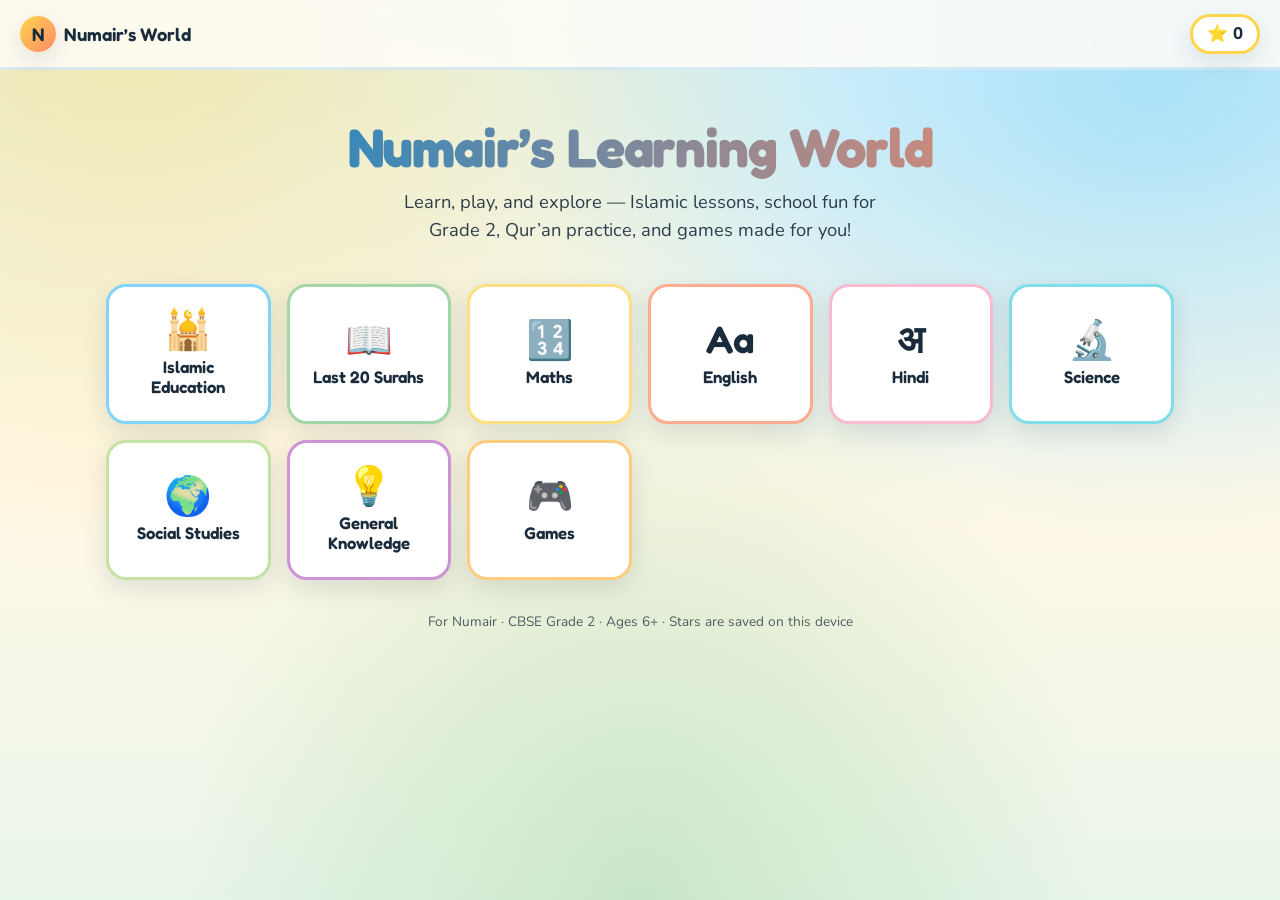
==== index.html @ dfa65449 "Launch Numair's Learning World Grade 2 portal. Static HTML/jQuery app with Islamic studies, school s" ====
<!DOCTYPE html>
<html lang="en">
<head>
  <meta charset="UTF-8" />
  <meta name="viewport" content="width=device-width, initial-scale=1" />
  <title>Numair's Learning World</title>
  <link rel="preconnect" href="https://fonts.googleapis.com" />
  <link rel="preconnect" href="https://fonts.gstatic.com" crossorigin />
  <link href="https://fonts.googleapis.com/css2?family=Amiri:wght@400;700&family=Fredoka:wght@500;600;700&family=Nunito:wght@500;700;800&display=swap" rel="stylesheet" />
  <link rel="stylesheet" href="css/style.css" />
</head>
<body>
  <header class="site-header">
    <a class="brand-link js-home" href="index.html">
      <span class="brand-mark" aria-hidden="true">N</span>
      <span>Numair’s World</span>
    </a>
    <div class="stars-badge" title="Stars earned">⭐ <span id="starCount">0</span></div>
  </header>

  <main class="page">
    <section class="hero">
      <h1>Numair’s Learning World</h1>
      <p>Learn, play, and explore — Islamic lessons, school fun for Grade 2, Qur’an practice, and games made for you!</p>
    </section>

    <nav class="tile-grid" aria-label="Main sections">
      <a class="tile" href="pages/islamic.html"><span class="icon" aria-hidden="true">🕌</span>Islamic Education</a>
      <a class="tile" href="pages/surahs.html"><span class="icon" aria-hidden="true">📖</span>Last 20 Surahs</a>
      <a class="tile" href="pages/maths.html"><span class="icon" aria-hidden="true">🔢</span>Maths</a>
      <a class="tile" href="pages/english.html"><span class="icon" aria-hidden="true">Aa</span>English</a>
      <a class="tile" href="pages/hindi.html"><span class="icon" aria-hidden="true">अ</span>Hindi</a>
      <a class="tile" href="pages/science.html"><span class="icon" aria-hidden="true">🔬</span>Science</a>
      <a class="tile" href="pages/social-studies.html"><span class="icon" aria-hidden="true">🌍</span>Social Studies</a>
      <a class="tile" href="pages/gk.html"><span class="icon" aria-hidden="true">💡</span>General Knowledge</a>
      <a class="tile" href="pages/games.html"><span class="icon" aria-hidden="true">🎮</span>Games</a>
    </nav>

    <p class="footer-note">For Numair · CBSE Grade 2 · Ages 6+ · Stars are saved on this device</p>
  </main>

  <script src="https://code.jquery.com/jquery-3.7.1.min.js"></script>
  <script src="js/app.js"></script>
</body>
</html>
---- css/style.css ----
/* Numair's Learning World — bright, playful, age-6 friendly */
:root {
  --sky: #4fc3f7;
  --sky-deep: #0288d1;
  --sun: #ffd54f;
  --grass: #66bb6a;
  --coral: #ff8a65;
  --pink: #f48fb1;
  --ink: #1a2b3c;
  --paper: #fffdf8;
  --card: #ffffff;
  --shadow: 0 8px 24px rgba(26, 43, 60, 0.12);
  --radius: 20px;
  --font-display: "Fredoka", "Trebuchet MS", sans-serif;
  --font-body: "Nunito", "Segoe UI", sans-serif;
}

*,
*::before,
*::after {
  box-sizing: border-box;
}

html {
  scroll-behavior: smooth;
}

body {
  margin: 0;
  min-height: 100vh;
  font-family: var(--font-body);
  color: var(--ink);
  background:
    radial-gradient(ellipse at 10% 0%, rgba(255, 213, 79, 0.45), transparent 45%),
    radial-gradient(ellipse at 90% 10%, rgba(79, 195, 247, 0.4), transparent 40%),
    radial-gradient(ellipse at 50% 100%, rgba(102, 187, 106, 0.25), transparent 50%),
    linear-gradient(180deg, #e3f7ff 0%, #fff8e7 55%, #e8f5e9 100%);
  background-attachment: fixed;
}

a {
  color: inherit;
  text-decoration: none;
}

img {
  max-width: 100%;
}

.site-header {
  display: flex;
  align-items: center;
  justify-content: space-between;
  gap: 1rem;
  padding: 0.85rem 1.25rem;
  background: rgba(255, 253, 248, 0.85);
  backdrop-filter: blur(8px);
  border-bottom: 3px solid rgba(2, 136, 209, 0.15);
  position: sticky;
  top: 0;
  z-index: 50;
}

.brand-link {
  display: flex;
  align-items: center;
  gap: 0.5rem;
  font-family: var(--font-display);
  font-size: 1.15rem;
  font-weight: 600;
}

.brand-mark {
  width: 2.25rem;
  height: 2.25rem;
  border-radius: 50%;
  display: grid;
  place-items: center;
  background: linear-gradient(135deg, var(--sun), var(--coral));
  box-shadow: var(--shadow);
}

.stars-badge {
  display: inline-flex;
  align-items: center;
  gap: 0.35rem;
  background: #fff;
  border: 3px solid var(--sun);
  border-radius: 999px;
  padding: 0.35rem 0.85rem;
  font-weight: 800;
  font-size: 1.05rem;
  box-shadow: var(--shadow);
}

.page {
  width: min(1100px, 100%);
  margin: 0 auto;
  padding: 1.25rem 1rem 3rem;
}

.hero {
  text-align: center;
  padding: 1.5rem 0.5rem 2rem;
  animation: rise 0.7s ease-out;
}

.hero h1 {
  font-family: var(--font-display);
  font-size: clamp(2rem, 6vw, 3.4rem);
  margin: 0 0 0.5rem;
  letter-spacing: -0.02em;
  background: linear-gradient(90deg, var(--sky-deep), var(--coral));
  -webkit-background-clip: text;
  background-clip: text;
  color: transparent;
}

.hero p {
  margin: 0 auto;
  max-width: 32rem;
  font-size: 1.15rem;
  line-height: 1.5;
  opacity: 0.9;
}

.tile-grid {
  display: grid;
  grid-template-columns: repeat(auto-fit, minmax(150px, 1fr));
  gap: 1rem;
  margin-top: 0.5rem;
}

.tile {
  display: flex;
  flex-direction: column;
  align-items: center;
  justify-content: center;
  gap: 0.55rem;
  min-height: 140px;
  padding: 1rem;
  background: var(--card);
  border-radius: var(--radius);
  box-shadow: var(--shadow);
  border: 3px solid transparent;
  transition: transform 0.18s ease, border-color 0.18s ease, box-shadow 0.18s ease;
  animation: pop 0.55s ease backwards;
  text-align: center;
  font-family: var(--font-display);
  font-size: 1.05rem;
  font-weight: 600;
}

.tile:nth-child(1) { animation-delay: 0.05s; border-color: #81d4fa; }
.tile:nth-child(2) { animation-delay: 0.1s; border-color: #a5d6a7; }
.tile:nth-child(3) { animation-delay: 0.15s; border-color: #ffe082; }
.tile:nth-child(4) { animation-delay: 0.2s; border-color: #ffab91; }
.tile:nth-child(5) { animation-delay: 0.25s; border-color: #f8bbd0; }
.tile:nth-child(6) { animation-delay: 0.3s; border-color: #80deea; }
.tile:nth-child(7) { animation-delay: 0.35s; border-color: #c5e1a5; }
.tile:nth-child(8) { animation-delay: 0.4s; border-color: #ce93d8; }
.tile:nth-child(9) { animation-delay: 0.45s; border-color: #ffcc80; }

.tile:hover,
.tile:focus-visible {
  transform: translateY(-6px) scale(1.03);
  outline: none;
  box-shadow: 0 14px 30px rgba(26, 43, 60, 0.18);
}

.tile .icon {
  font-size: 2.4rem;
  line-height: 1;
}

.section-title {
  font-family: var(--font-display);
  font-size: clamp(1.6rem, 4vw, 2.2rem);
  margin: 0.5rem 0 0.35rem;
}

.section-sub {
  margin: 0 0 1.25rem;
  opacity: 0.85;
}

.tabs {
  display: flex;
  flex-wrap: wrap;
  gap: 0.5rem;
  margin-bottom: 1rem;
}

.tab-btn,
.btn {
  appearance: none;
  border: none;
  cursor: pointer;
  font-family: var(--font-display);
  font-weight: 600;
  font-size: 1rem;
  border-radius: 999px;
  padding: 0.65rem 1.15rem;
  background: #fff;
  color: var(--ink);
  box-shadow: var(--shadow);
  transition: transform 0.15s ease, background 0.15s ease;
}

.tab-btn.active,
.btn.primary {
  background: linear-gradient(135deg, var(--sky), var(--sky-deep));
  color: #fff;
}

.btn.success {
  background: linear-gradient(135deg, var(--grass), #2e7d32);
  color: #fff;
}

.btn.warn {
  background: linear-gradient(135deg, var(--sun), var(--coral));
  color: var(--ink);
}

.btn:active,
.tab-btn:active {
  transform: scale(0.96);
}

.btn:disabled {
  opacity: 0.5;
  cursor: not-allowed;
}

.panel {
  display: none;
}

.panel.active {
  display: block;
  animation: rise 0.35s ease;
}

.card-grid {
  display: grid;
  gap: 1rem;
}

.card {
  background: var(--card);
  border-radius: var(--radius);
  padding: 1.1rem 1.2rem;
  box-shadow: var(--shadow);
  border: 2px solid rgba(2, 136, 209, 0.08);
}

.card h3 {
  font-family: var(--font-display);
  margin: 0 0 0.5rem;
  font-size: 1.25rem;
}

.card p {
  margin: 0.4rem 0;
  line-height: 1.55;
}

.source {
  display: inline-block;
  margin-top: 0.65rem;
  font-size: 0.85rem;
  background: #e3f2fd;
  color: #01579b;
  padding: 0.25rem 0.6rem;
  border-radius: 8px;
  font-weight: 700;
}

.arabic {
  font-size: 1.55rem;
  line-height: 1.9;
  direction: rtl;
  text-align: right;
  font-family: "Amiri", "Scheherazade New", serif;
}

.hindi {
  font-size: 1.35rem;
  font-family: "Poppins", "Noto Sans Devanagari", sans-serif;
}

.translit {
  color: #455a64;
  font-style: italic;
}

.actions {
  display: flex;
  flex-wrap: wrap;
  gap: 0.5rem;
  margin-top: 0.75rem;
}

.quiz-option {
  display: block;
  width: 100%;
  text-align: left;
  margin: 0.4rem 0;
  padding: 0.85rem 1rem;
  border-radius: 14px;
  border: 3px solid #e0e0e0;
  background: #fff;
  font-family: var(--font-body);
  font-size: 1.05rem;
  font-weight: 700;
  cursor: pointer;
  transition: border-color 0.15s, background 0.15s;
}

.quiz-option:hover {
  border-color: var(--sky);
}

.quiz-option.correct {
  border-color: var(--grass);
  background: #e8f5e9;
}

.quiz-option.wrong {
  border-color: var(--coral);
  background: #fbe9e7;
}

.toast {
  position: fixed;
  left: 50%;
  bottom: 1.5rem;
  transform: translateX(-50%) translateY(120%);
  background: var(--ink);
  color: #fff;
  padding: 0.85rem 1.35rem;
  border-radius: 999px;
  font-family: var(--font-display);
  font-weight: 600;
  z-index: 100;
  transition: transform 0.25s ease;
  box-shadow: var(--shadow);
}

.toast.show {
  transform: translateX(-50%) translateY(0);
}

.game-layout {
  display: grid;
  gap: 1rem;
}

@media (min-width: 900px) {
  .game-layout.split {
    grid-template-columns: 1.2fr 0.8fr;
  }
}

/* Compact games page: canvas fits in viewport */
.games-page {
  padding-top: 0.75rem;
  padding-bottom: 1rem;
}

.games-page .section-title {
  margin: 0;
  font-size: clamp(1.35rem, 3vw, 1.75rem);
}

.games-top {
  display: flex;
  flex-wrap: wrap;
  align-items: center;
  justify-content: space-between;
  gap: 0.5rem 1rem;
  margin-bottom: 0.65rem;
}

.games-top .tabs {
  margin-bottom: 0;
}

.game-shell {
  display: grid;
  grid-template-columns: auto minmax(160px, 1fr);
  gap: 0.75rem 1rem;
  align-items: start;
}

.game-stage {
  background: #0d47a1;
  border-radius: 14px;
  overflow: hidden;
  position: relative;
  box-shadow: var(--shadow);
  width: fit-content;
  max-width: 100%;
  justify-self: center;
}

.game-stage canvas {
  display: block;
  /* Fit in remaining viewport below header/tabs/controls */
  height: min(calc(100vh - 11rem), 400px);
  width: auto;
  max-width: min(100%, 260px);
  touch-action: none;
}

.game-side {
  display: flex;
  flex-direction: column;
  gap: 0.5rem;
  min-width: 0;
}

.btn-block {
  width: 100%;
}

.game-hint,
.game-score {
  margin: 0;
  font-size: 0.92rem;
  line-height: 1.35;
}

.rank-card {
  padding: 0.75rem 0.85rem;
  max-height: min(28vh, 220px);
  overflow: auto;
}

.rank-card h3 {
  margin: 0 0 0.4rem;
  font-size: 1.05rem;
}

.touch-controls {
  display: grid;
  grid-template-columns: repeat(3, 1fr);
  gap: 0.4rem;
}

.touch-controls .btn {
  min-height: 44px;
  font-size: 1.05rem;
  padding: 0.45rem 0.5rem;
}

.touch-controls.compact .btn {
  min-height: 42px;
}

.level-pills.compact {
  margin: 0;
  justify-content: flex-start;
}

.level-pills.compact .btn {
  padding: 0.4rem 0.75rem;
  font-size: 0.9rem;
}

.game-actions {
  margin: 0;
}

@media (max-width: 700px) {
  .game-shell {
    grid-template-columns: 1fr;
    justify-items: center;
  }

  .game-side {
    width: min(100%, 320px);
  }

  .game-stage canvas {
    height: min(calc(100vh - 16rem), 340px);
    max-width: min(100vw - 2rem, 240px);
  }

  .rank-card {
    max-height: 160px;
  }
}

.rank-list {
  list-style: none;
  margin: 0;
  padding: 0;
}

.rank-list li {
  display: flex;
  justify-content: space-between;
  padding: 0.55rem 0.7rem;
  margin-bottom: 0.35rem;
  background: #fff8e1;
  border-radius: 12px;
  font-weight: 700;
}

.goal-grid {
  display: grid;
  grid-template-columns: repeat(3, 1fr);
  gap: 0.35rem;
  max-width: 100%;
  margin: 0;
}

.goal-grid.compact .goal-zone {
  aspect-ratio: auto;
  min-height: 36px;
  padding: 0.35rem 0.2rem;
  font-size: 0.72rem;
  line-height: 1.1;
  border-width: 2px;
  border-radius: 8px;
  background: #2e7d32;
  color: #fff;
}

.goal-zone {
  aspect-ratio: 1.4;
  border: 3px dashed #fff;
  border-radius: 12px;
  background: rgba(255, 255, 255, 0.12);
  color: #fff;
  font-family: var(--font-display);
  font-size: 0.9rem;
  cursor: pointer;
}

.goal-zone.selected {
  background: rgba(255, 213, 79, 0.55);
  border-style: solid;
}

.football-pitch {
  background: linear-gradient(180deg, #43a047, #2e7d32);
  border-radius: var(--radius);
  padding: 1rem;
  color: #fff;
  text-align: center;
  min-height: 320px;
  position: relative;
  overflow: hidden;
}

.keeper {
  font-size: 2.5rem;
  transition: transform 0.35s ease;
}

.ball {
  font-size: 2rem;
  display: inline-block;
  transition: transform 0.45s ease;
}

.surah-list {
  display: grid;
  grid-template-columns: repeat(auto-fill, minmax(140px, 1fr));
  gap: 0.55rem;
  margin-bottom: 1rem;
}

.surah-chip {
  padding: 0.7rem;
  border-radius: 14px;
  border: 2px solid #b3e5fc;
  background: #fff;
  cursor: pointer;
  font-weight: 700;
  font-family: var(--font-display);
}

.surah-chip.active {
  background: var(--sky-deep);
  color: #fff;
  border-color: var(--sky-deep);
}

.ayah-item {
  padding: 0.75rem;
  border-bottom: 1px dashed #cfd8dc;
}

.footer-note {
  margin-top: 2rem;
  font-size: 0.85rem;
  opacity: 0.75;
  text-align: center;
}

.level-pills {
  display: flex;
  gap: 0.5rem;
  flex-wrap: wrap;
  justify-content: center;
  margin: 0.75rem 0;
}

.home-cta {
  margin-top: 1.5rem;
  text-align: center;
}

@keyframes rise {
  from { opacity: 0; transform: translateY(16px); }
  to { opacity: 1; transform: none; }
}

@keyframes pop {
  from { opacity: 0; transform: scale(0.9); }
  to { opacity: 1; transform: none; }
}

.topic-chips {
  display: flex;
  flex-wrap: wrap;
  gap: 0.45rem;
  margin-bottom: 1rem;
}

.topic-chip {
  appearance: none;
  border: 2px solid #b3e5fc;
  background: #fff;
  border-radius: 999px;
  padding: 0.55rem 0.9rem;
  font-family: var(--font-display);
  font-weight: 600;
  cursor: pointer;
  box-shadow: var(--shadow);
}

.topic-chip.active {
  background: var(--sky-deep);
  color: #fff;
  border-color: var(--sky-deep);
}

.lesson-heading {
  display: flex;
  align-items: center;
  gap: 0.4rem;
}

.lesson-icon {
  font-size: 1.5rem;
}

.lesson-label {
  margin: 1rem 0 0.35rem;
  font-family: var(--font-display);
  font-size: 0.95rem;
  color: var(--sky-deep);
  text-transform: uppercase;
  letter-spacing: 0.04em;
  font-weight: 700;
}

.lesson-points {
  margin: 0.25rem 0 0;
  padding-left: 1.2rem;
  line-height: 1.55;
}

.example-grid {
  display: grid;
  gap: 0.75rem;
}

.example-card {
  background: linear-gradient(180deg, #fffde7, #fff8e1);
  border: 2px solid #ffe082;
  border-radius: 16px;
  padding: 0.85rem 1rem;
}

.example-card h4 {
  margin: 0 0 0.35rem;
  font-family: var(--font-display);
}

.example-problem {
  margin: 0.25rem 0;
}

.example-steps {
  margin: 0.35rem 0;
  padding-left: 1.2rem;
}

.example-answer {
  margin: 0.5rem 0 0;
  padding: 0.45rem 0.65rem;
  background: #e8f5e9;
  border-radius: 10px;
  font-weight: 700;
}

.table-picker {
  display: flex;
  flex-wrap: wrap;
  gap: 0.4rem;
  margin: 0.75rem 0 1rem;
}

.times-table {
  display: grid;
  gap: 0.4rem;
}

.times-row {
  display: flex;
  justify-content: space-between;
  align-items: center;
  width: 100%;
  border: 2px solid #e0f2f1;
  background: #fff;
  border-radius: 12px;
  padding: 0.7rem 1rem;
  font-family: var(--font-display);
  font-size: 1.15rem;
  font-weight: 700;
  cursor: pointer;
}

.times-row:hover {
  border-color: var(--sky);
  background: #e3f2fd;
}

.times-eq {
  color: var(--sky-deep);
  font-size: 1.25rem;
}

.game-stage.pitch-stage {
  background: #1b5e20;
}

@media (max-width: 600px) {
  .tile {
    min-height: 120px;
  }
  .site-header {
    padding: 0.7rem 0.85rem;
  }
}
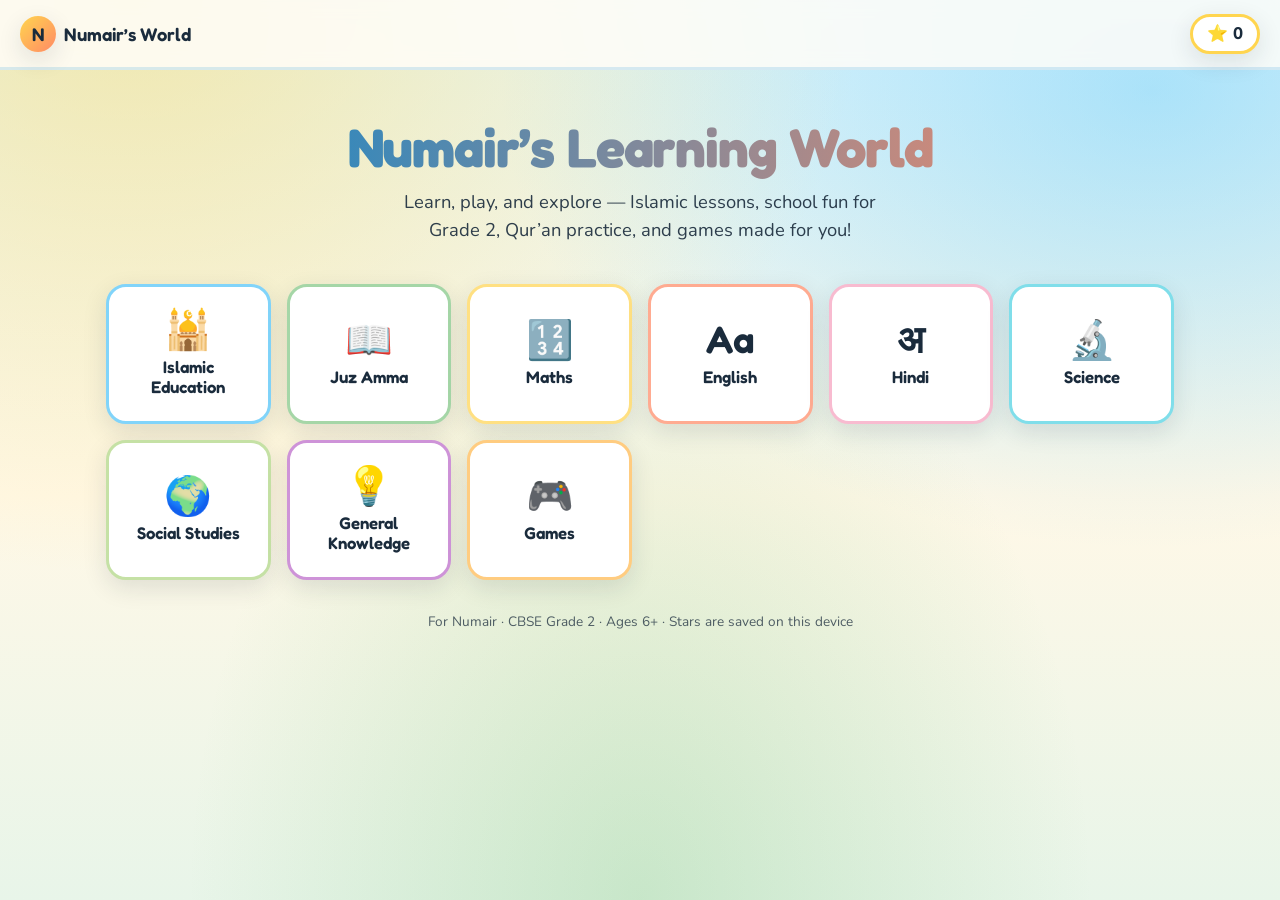
==== commit 2f547b7b: "Expand Juz Amma with Mohammad Luhaidan and Shuraim. Replace Luhaidan label with Shaikh Mohammad Luha" ====
--- a/index.html
+++ b/index.html
@@ -26,7 +26,7 @@
 
     <nav class="tile-grid" aria-label="Main sections">
       <a class="tile" href="pages/islamic.html"><span class="icon" aria-hidden="true">🕌</span>Islamic Education</a>
-      <a class="tile" href="pages/surahs.html"><span class="icon" aria-hidden="true">📖</span>Last 20 Surahs</a>
+      <a class="tile" href="pages/surahs.html"><span class="icon" aria-hidden="true">📖</span>Juz Amma</a>
       <a class="tile" href="pages/maths.html"><span class="icon" aria-hidden="true">🔢</span>Maths</a>
       <a class="tile" href="pages/english.html"><span class="icon" aria-hidden="true">Aa</span>English</a>
       <a class="tile" href="pages/hindi.html"><span class="icon" aria-hidden="true">अ</span>Hindi</a>
--- a/css/style.css
+++ b/css/style.css
@@ -385,6 +385,105 @@
 
 .games-top .tabs {
   margin-bottom: 0;
+  flex-wrap: wrap;
+}
+
+.brain-shell {
+  align-items: stretch;
+}
+
+.brain-stage {
+  background: #fff;
+  border-radius: 14px;
+  box-shadow: var(--shadow);
+  padding: 0.65rem;
+  width: min(100%, 340px);
+  justify-self: center;
+}
+
+.mem-board {
+  display: grid;
+  grid-template-columns: repeat(4, 1fr);
+  gap: 0.45rem;
+}
+
+.mem-card {
+  position: relative;
+  aspect-ratio: 1;
+  border: none;
+  border-radius: 12px;
+  background: linear-gradient(145deg, #0288d1, #0277bd);
+  cursor: pointer;
+  perspective: 400px;
+  padding: 0;
+  box-shadow: 0 4px 10px rgba(0, 0, 0, 0.12);
+}
+
+.mem-card .mem-back,
+.mem-card .mem-front {
+  position: absolute;
+  inset: 0;
+  display: grid;
+  place-items: center;
+  font-size: 1.45rem;
+  font-family: var(--font-display);
+  font-weight: 700;
+  border-radius: 12px;
+  backface-visibility: hidden;
+  transition: transform 0.25s ease;
+}
+
+.mem-card .mem-back {
+  color: #fff;
+  background: linear-gradient(145deg, #29b6f6, #0288d1);
+}
+
+.mem-card .mem-front {
+  background: #fff8e1;
+  transform: rotateY(180deg);
+}
+
+.mem-card.flipped .mem-back,
+.mem-card.matched .mem-back {
+  transform: rotateY(180deg);
+}
+
+.mem-card.flipped .mem-front,
+.mem-card.matched .mem-front {
+  transform: rotateY(0);
+}
+
+.mem-card.matched {
+  outline: 3px solid #66bb6a;
+}
+
+.seq-board {
+  display: grid;
+  grid-template-columns: 1fr 1fr;
+  gap: 0.55rem;
+  max-width: 280px;
+  margin: 0 auto;
+}
+
+.seq-pad {
+  aspect-ratio: 1;
+  border: none;
+  border-radius: 18px;
+  background: var(--pad);
+  opacity: 0.55;
+  cursor: pointer;
+  box-shadow: inset 0 -6px rgba(0, 0, 0, 0.15);
+  transition: opacity 0.12s ease, transform 0.12s ease;
+}
+
+.seq-pad.lit {
+  opacity: 1;
+  transform: scale(0.96);
+  box-shadow: 0 0 0 4px rgba(255, 255, 255, 0.65), 0 8px 18px rgba(0, 0, 0, 0.2);
+}
+
+.seq-pad:disabled {
+  cursor: default;
 }
 
 .game-shell {
@@ -567,11 +666,13 @@
   transition: transform 0.45s ease;
 }
 
-.surah-list {
-  display: grid;
-  grid-template-columns: repeat(auto-fill, minmax(140px, 1fr));
-  gap: 0.55rem;
-  margin-bottom: 1rem;
+.reciter-tabs {
+  flex-wrap: wrap;
+}
+
+.reciter-tabs .reciter-btn {
+  font-size: 0.9rem;
+  padding: 0.55rem 0.9rem;
 }
 
 .surah-chip {
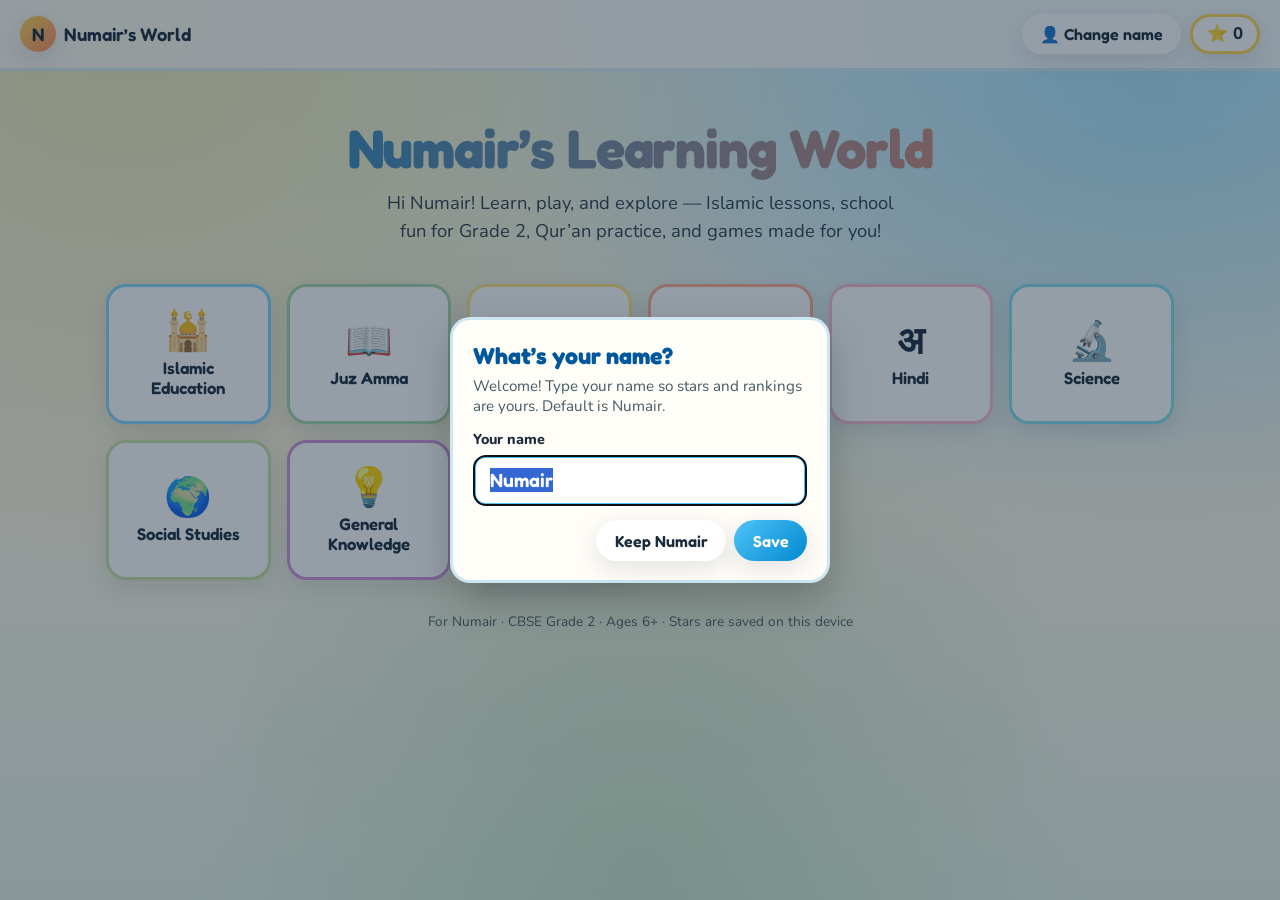
==== commit 0d35b2fc: "Add name greeting and Arabic dua listen. Prompt for a name on first visit (default Numair), keep Cha" ====
--- a/index.html
+++ b/index.html
@@ -9,19 +9,22 @@
   <link href="https://fonts.googleapis.com/css2?family=Amiri:wght@400;700&family=Fredoka:wght@500;600;700&family=Nunito:wght@500;700;800&display=swap" rel="stylesheet" />
   <link rel="stylesheet" href="css/style.css" />
 </head>
-<body>
+<body class="home-page">
   <header class="site-header">
     <a class="brand-link js-home" href="index.html">
       <span class="brand-mark" aria-hidden="true">N</span>
-      <span>Numair’s World</span>
+      <span><span class="js-kid-name-possessive">Numair’s</span> World</span>
     </a>
-    <div class="stars-badge" title="Stars earned">⭐ <span id="starCount">0</span></div>
+    <div class="header-tools">
+      <button type="button" class="btn name-btn" id="btnChangeName" title="Change your name">👤 Change name</button>
+      <div class="stars-badge" title="Stars earned">⭐ <span id="starCount">0</span></div>
+    </div>
   </header>
 
   <main class="page">
     <section class="hero">
-      <h1>Numair’s Learning World</h1>
-      <p>Learn, play, and explore — Islamic lessons, school fun for Grade 2, Qur’an practice, and games made for you!</p>
+      <h1><span class="js-kid-name-possessive">Numair’s</span> Learning World</h1>
+      <p>Hi <span class="js-kid-name">Numair</span>! Learn, play, and explore — Islamic lessons, school fun for Grade 2, Qur’an practice, and games made for you!</p>
     </section>
 
     <nav class="tile-grid" aria-label="Main sections">
@@ -36,7 +39,7 @@
       <a class="tile" href="pages/games.html"><span class="icon" aria-hidden="true">🎮</span>Games</a>
     </nav>
 
-    <p class="footer-note">For Numair · CBSE Grade 2 · Ages 6+ · Stars are saved on this device</p>
+    <p class="footer-note">For <span class="js-kid-name">Numair</span> · CBSE Grade 2 · Ages 6+ · Stars are saved on this device</p>
   </main>
 
   <script src="https://code.jquery.com/jquery-3.7.1.min.js"></script>
--- a/css/style.css
+++ b/css/style.css
@@ -80,6 +80,20 @@
   box-shadow: var(--shadow);
 }
 
+.header-tools {
+  display: flex;
+  align-items: center;
+  gap: 0.55rem;
+  flex-wrap: wrap;
+  justify-content: flex-end;
+}
+
+.name-btn {
+  font-size: 0.9rem;
+  padding: 0.4rem 0.75rem;
+  white-space: nowrap;
+}
+
 .stars-badge {
   display: inline-flex;
   align-items: center;
@@ -91,6 +105,65 @@
   font-weight: 800;
   font-size: 1.05rem;
   box-shadow: var(--shadow);
+}
+
+.name-overlay {
+  position: fixed;
+  inset: 0;
+  z-index: 200;
+  background: rgba(20, 40, 60, 0.45);
+  display: grid;
+  place-items: center;
+  padding: 1rem;
+}
+
+.name-dialog {
+  width: min(380px, 100%);
+  background: #fffdf8;
+  border-radius: 20px;
+  padding: 1.35rem 1.25rem 1.2rem;
+  box-shadow: 0 16px 40px rgba(0, 0, 0, 0.22);
+  border: 3px solid rgba(2, 136, 209, 0.2);
+}
+
+.name-dialog h2 {
+  font-family: var(--font-display);
+  margin: 0 0 0.4rem;
+  font-size: 1.45rem;
+  color: #01579b;
+}
+
+.name-dialog p {
+  margin: 0 0 0.85rem;
+  color: #455a64;
+  font-size: 0.95rem;
+}
+
+.name-label {
+  display: block;
+  font-weight: 800;
+  margin-bottom: 0.35rem;
+  font-size: 0.9rem;
+}
+
+.name-input {
+  width: 100%;
+  box-sizing: border-box;
+  font-family: var(--font-display);
+  font-size: 1.2rem;
+  font-weight: 600;
+  padding: 0.65rem 0.85rem;
+  border-radius: 12px;
+  border: 3px solid #4fc3f7;
+  margin-bottom: 0.9rem;
+  background: #fff;
+}
+
+.name-actions {
+  display: flex;
+  gap: 0.5rem;
+  flex-wrap: wrap;
+  justify-content: flex-end;
 }
 
 .page {
@@ -486,6 +559,82 @@
   cursor: default;
 }
 
+.car-podium {
+  font-size: 0.92rem;
+}
+
+.uno-stage {
+  min-height: 280px;
+}
+
+.uno-bot-label {
+  margin: 0 0 0.4rem;
+  font-weight: 800;
+  font-family: var(--font-display);
+}
+
+.uno-table {
+  display: flex;
+  flex-direction: column;
+  align-items: center;
+  gap: 0.35rem;
+  margin-bottom: 0.75rem;
+}
+
+.uno-hand {
+  display: flex;
+  flex-wrap: wrap;
+  gap: 0.35rem;
+  justify-content: center;
+  max-height: 160px;
+  overflow: auto;
+}
+
+.uno-card {
+  width: 52px;
+  height: 72px;
+  border: none;
+  border-radius: 10px;
+  background: var(--c, #333);
+  color: #fff;
+  font-family: var(--font-display);
+  font-weight: 800;
+  font-size: 0.95rem;
+  box-shadow: 0 4px 10px rgba(0, 0, 0, 0.18);
+  cursor: pointer;
+  position: relative;
+}
+
+.uno-card .uno-val {
+  display: grid;
+  place-items: center;
+  height: 100%;
+}
+
+.uno-back {
+  background: linear-gradient(145deg, #b71c1c, #e53935);
+  display: grid;
+  place-items: center;
+  cursor: default;
+}
+
+.uno-color-pick {
+  display: grid;
+  grid-template-columns: 1fr 1fr;
+  gap: 0.35rem;
+  margin: 0.5rem 0;
+}
+
+.uno-color-btn {
+  border: none;
+  border-radius: 10px;
+  color: #fff;
+  font-weight: 800;
+  font-family: var(--font-display);
+  padding: 0.55rem;
+  cursor: pointer;
+}
+
 .game-shell {
   display: grid;
   grid-template-columns: auto minmax(160px, 1fr);
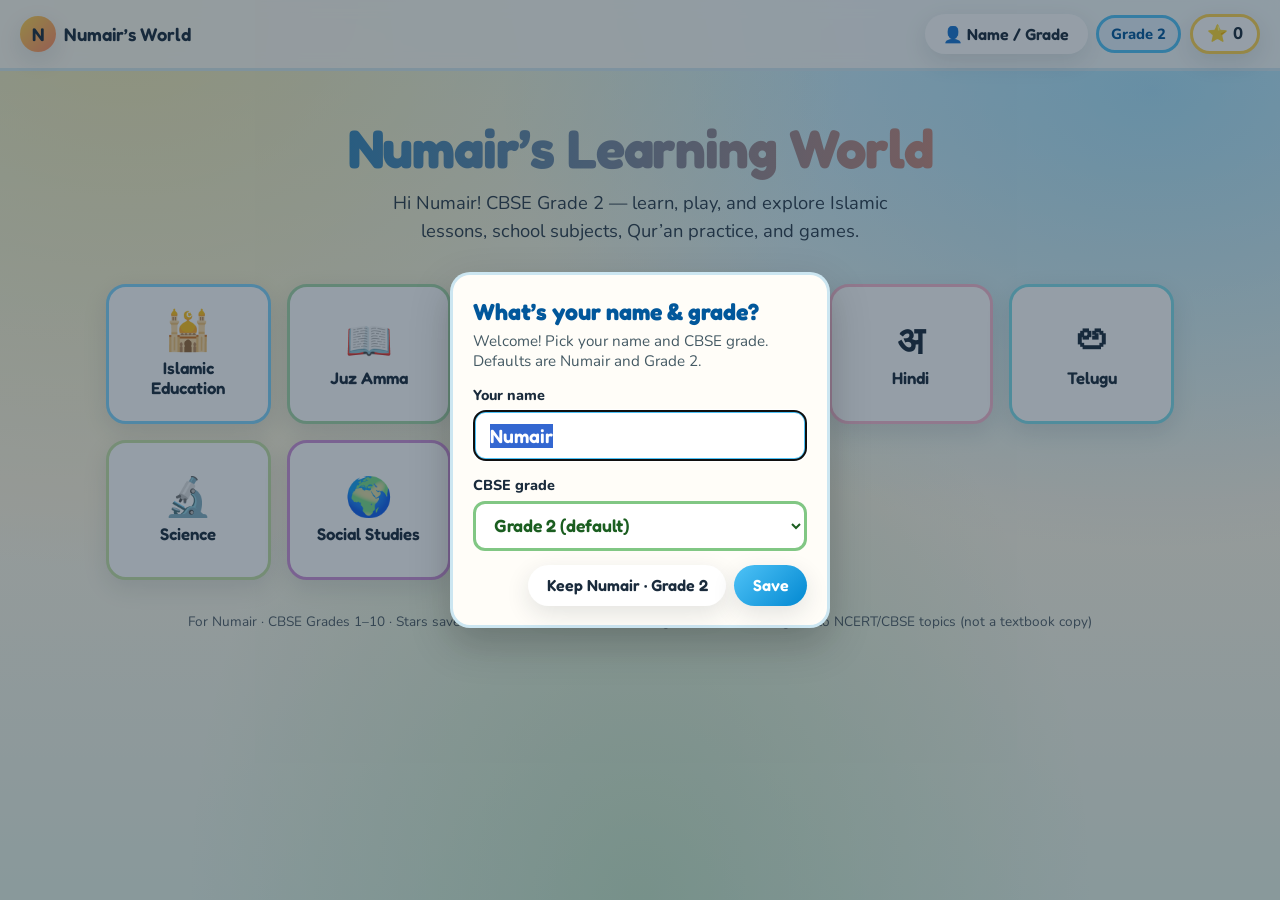
==== commit 19756262: "Add CBSE Grades 1–10 selection with per-grade subject content. Name dialog includes grade (default 2" ====
--- a/index.html
+++ b/index.html
@@ -16,7 +16,8 @@
       <span><span class="js-kid-name-possessive">Numair’s</span> World</span>
     </a>
     <div class="header-tools">
-      <button type="button" class="btn name-btn" id="btnChangeName" title="Change your name">👤 Change name</button>
+      <button type="button" class="btn name-btn" id="btnChangeName" title="Change name or grade">👤 Name / Grade</button>
+      <span class="grade-badge" title="CBSE grade"><span class="js-grade-label">Grade 2</span></span>
       <div class="stars-badge" title="Stars earned">⭐ <span id="starCount">0</span></div>
     </div>
   </header>
@@ -24,7 +25,7 @@
   <main class="page">
     <section class="hero">
       <h1><span class="js-kid-name-possessive">Numair’s</span> Learning World</h1>
-      <p>Hi <span class="js-kid-name">Numair</span>! Learn, play, and explore — Islamic lessons, school fun for Grade 2, Qur’an practice, and games made for you!</p>
+      <p>Hi <span class="js-kid-name">Numair</span>! CBSE <span class="js-grade-label">Grade 2</span> — learn, play, and explore Islamic lessons, school subjects, Qur’an practice, and games.</p>
     </section>
 
     <nav class="tile-grid" aria-label="Main sections">
@@ -33,13 +34,14 @@
       <a class="tile" href="pages/maths.html"><span class="icon" aria-hidden="true">🔢</span>Maths</a>
       <a class="tile" href="pages/english.html"><span class="icon" aria-hidden="true">Aa</span>English</a>
       <a class="tile" href="pages/hindi.html"><span class="icon" aria-hidden="true">अ</span>Hindi</a>
+      <a class="tile" href="pages/telugu.html"><span class="icon" aria-hidden="true">అ</span>Telugu</a>
       <a class="tile" href="pages/science.html"><span class="icon" aria-hidden="true">🔬</span>Science</a>
       <a class="tile" href="pages/social-studies.html"><span class="icon" aria-hidden="true">🌍</span>Social Studies</a>
       <a class="tile" href="pages/gk.html"><span class="icon" aria-hidden="true">💡</span>General Knowledge</a>
       <a class="tile" href="pages/games.html"><span class="icon" aria-hidden="true">🎮</span>Games</a>
     </nav>
 
-    <p class="footer-note">For <span class="js-kid-name">Numair</span> · CBSE Grade 2 · Ages 6+ · Stars are saved on this device</p>
+    <p class="footer-note">For <span class="js-kid-name">Numair</span> · CBSE Grades 1–10 · Stars saved on this device · Lessons are original summaries aligned to NCERT/CBSE topics (not a textbook copy)</p>
   </main>
 
   <script src="https://code.jquery.com/jquery-3.7.1.min.js"></script>
--- a/css/style.css
+++ b/css/style.css
@@ -94,6 +94,32 @@
   white-space: nowrap;
 }
 
+.grade-badge {
+  display: inline-flex;
+  align-items: center;
+  background: #e3f2fd;
+  border: 3px solid #4fc3f7;
+  border-radius: 999px;
+  padding: 0.35rem 0.75rem;
+  font-weight: 800;
+  font-size: 0.92rem;
+  color: #01579b;
+}
+
+.grade-select {
+  width: 100%;
+  box-sizing: border-box;
+  font-family: var(--font-display);
+  font-size: 1.1rem;
+  font-weight: 600;
+  padding: 0.65rem 0.85rem;
+  border-radius: 12px;
+  border: 3px solid #81c784;
+  margin-bottom: 0.9rem;
+  background: #fff;
+  color: #1b5e20;
+}
+
 .stars-badge {
   display: inline-flex;
   align-items: center;
